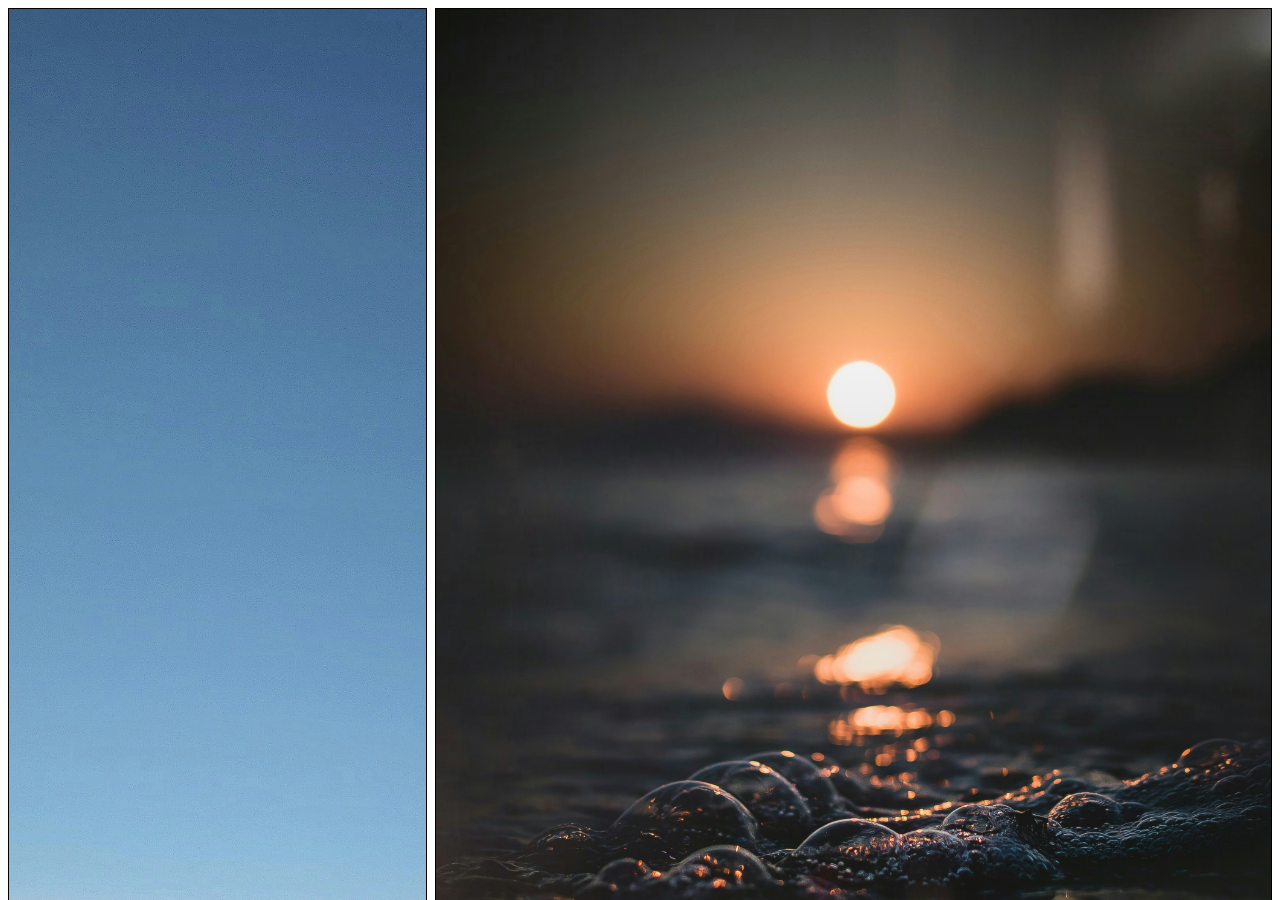
==== Day 22/index.html @ c8385fe6 "making a grid layout" ====
<!doctype html>
<html lang="en">
  <head>
    <meta charset="UTF-8" />
    <meta name="viewport" content="width=device-width, initial-scale=1.0" />
    <title>Document</title>
    <link rel="stylesheet" href="./style.css" />
  </head>
  <body>
    <main>
      <img src="./img/image1.jpg" alt="Image 1" class="left"/>
      <img src="./img/image2.jpg" alt="Image 2" class="top"/>
      <div class="bottom">
        <img src="./img/image3.jpg" alt="Image 3" />
        <img src="./img/image4.jpg" alt="Image 4" />
        <img src="./img/image5.jpg" alt="Image 5" />
      </div>
    </main>
  </body>
</html>
---- Day 22/style.css ----
:root {
  --spacing-none: 0;
  --spacing-xs: 0.25rem;
  --spacing-sm: 0.5rem;
  --spacing-md: 1rem;
  --spacing-lg: 1.5rem;
  --spacing-xl: 2rem;
}

* {
  box-sizing: border-box;
  margin: var(--spacing-none);
  padding: var(--spacing-none);
}

html,
body {
  height: 100%;
  width: 100%;
}

main {
  background-color: #ffffff;
  display: grid;
  grid-template-columns: 1fr 2fr;
  grid-template-rows: 1fr 1fr;
  gap: var(--spacing-sm);
  height: 100vh;
  overflow: hidden;
  padding: var(--spacing-sm);
}
main img {
  width: 100%;
  height: 100%;
  -o-object-fit: cover;
     object-fit: cover;
  border: 1px solid #000;
}
main .bottom {
  display: flex;
  grid-column: 2;
  grid-row: 2;
  gap: var(--spacing-sm);
}
main .bottom img {
  width: 100%;
  height: 100%;
  -o-object-fit: cover;
     object-fit: cover;
  flex: 1;
}
main .left {
  grid-row: 1/3;
}
main .top {
  grid-row: 1;
}/*# sourceMappingURL=style.css.map */
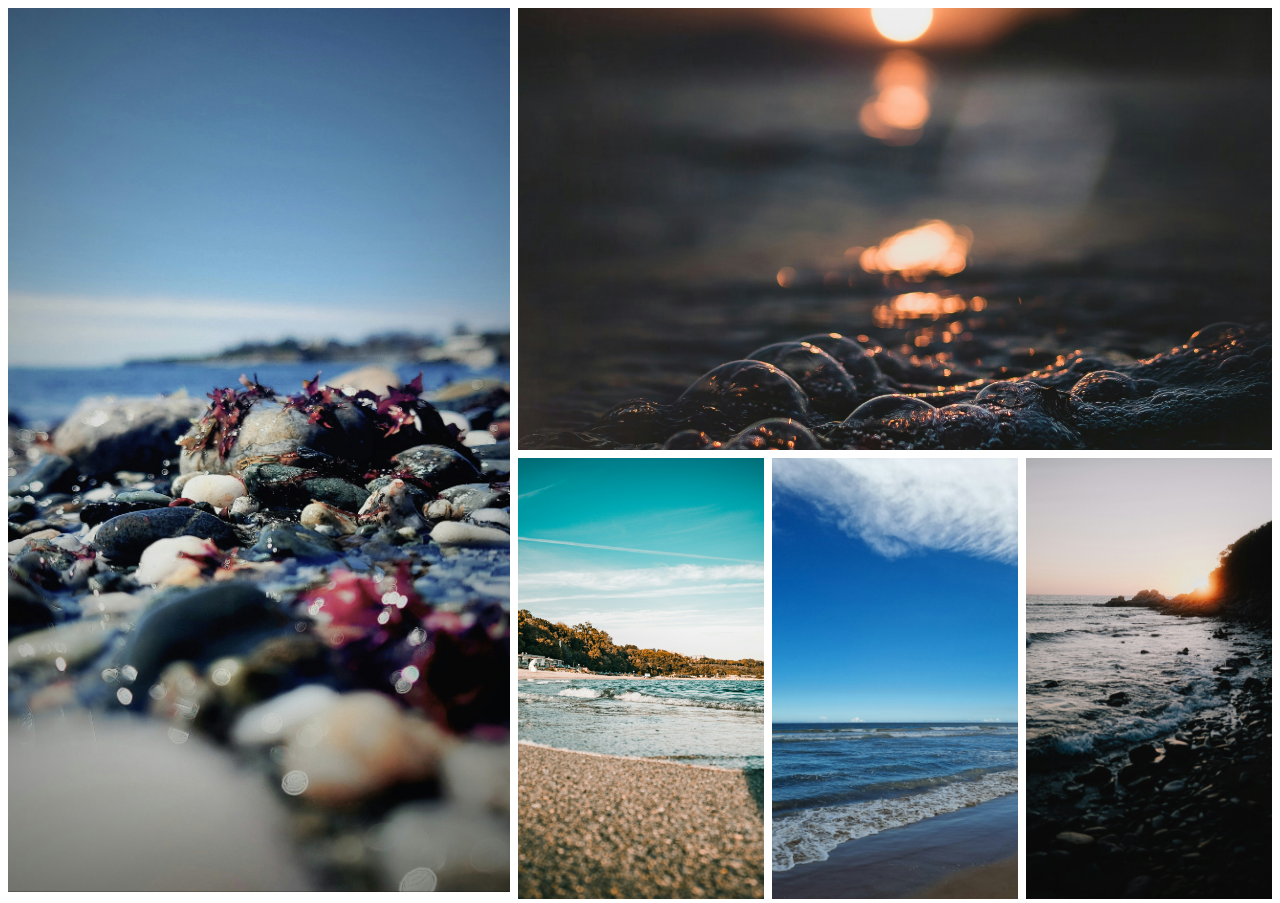
==== commit a13aa3e9: "Layout completed using display Flex" ====
--- a/Day 22/index.html
+++ b/Day 22/index.html
@@ -8,12 +8,18 @@
   </head>
   <body>
     <main>
-      <img src="./img/image1.jpg" alt="Image 1" class="left"/>
-      <img src="./img/image2.jpg" alt="Image 2" class="top"/>
-      <div class="bottom">
-        <img src="./img/image3.jpg" alt="Image 3" />
-        <img src="./img/image4.jpg" alt="Image 4" />
-        <img src="./img/image5.jpg" alt="Image 5" />
+      <div class="right">  
+        <img src="./img/image1.jpg" alt="Image 1" />      
+      </div>
+      <div class="left">
+        <div class="top">
+          <img src="./img/image2.jpg" alt="Image 2">
+        </div>
+        <div class="bottom">
+          <div class="box box1"><img src="./img/image3.jpg" alt="Image 3"></div>
+          <div class="box box2"><img src="./img/image4.jpg" alt="Image 4"></div>
+          <div class="box box3"><img src="./img/image5.jpg" alt="Image 5"></div>
+        </div>
       </div>
     </main>
   </body>
--- a/Day 22/style.css
+++ b/Day 22/style.css
@@ -21,37 +21,71 @@
 
 main {
   background-color: #ffffff;
-  display: grid;
-  grid-template-columns: 1fr 2fr;
-  grid-template-rows: 1fr 1fr;
+  height: 100%;
+  width: 100%;
+  display: flex;
+  padding: var(--spacing-sm);
   gap: var(--spacing-sm);
-  height: 100vh;
-  overflow: hidden;
-  padding: var(--spacing-sm);
 }
-main img {
+main .right {
+  background-color: #000000;
+  width: 40%;
+}
+main .right img {
   width: 100%;
   height: 100%;
   -o-object-fit: cover;
      object-fit: cover;
-  border: 1px solid #000;
 }
-main .bottom {
+main .left {
+  width: 60%;
+  background: #ffffff;
   display: flex;
-  grid-column: 2;
-  grid-row: 2;
+  flex-direction: column;
   gap: var(--spacing-sm);
 }
-main .bottom img {
+main .left .top {
+  background: #000000;
+  height: 50%;
+}
+main .left .top img {
   width: 100%;
   height: 100%;
   -o-object-fit: cover;
      object-fit: cover;
+}
+main .left .bottom {
+  height: 50%;
+  display: flex;
+  gap: var(--spacing-sm);
+}
+main .left .bottom .box {
   flex: 1;
 }
-main .left {
-  grid-row: 1/3;
+main .left .bottom .box:nth-child(1) {
+  background: #afb156;
 }
-main .top {
-  grid-row: 1;
+main .left .bottom .box:nth-child(1) img {
+  width: 100%;
+  height: 100%;
+  -o-object-fit: cover;
+     object-fit: cover;
+}
+main .left .bottom .box:nth-child(2) {
+  background: #56b1af;
+}
+main .left .bottom .box:nth-child(2) img {
+  width: 100%;
+  height: 100%;
+  -o-object-fit: cover;
+     object-fit: cover;
+}
+main .left .bottom .box:nth-child(3) {
+  background: #af56b1;
+}
+main .left .bottom .box:nth-child(3) img {
+  width: 100%;
+  height: 100%;
+  -o-object-fit: cover;
+     object-fit: cover;
 }/*# sourceMappingURL=style.css.map */
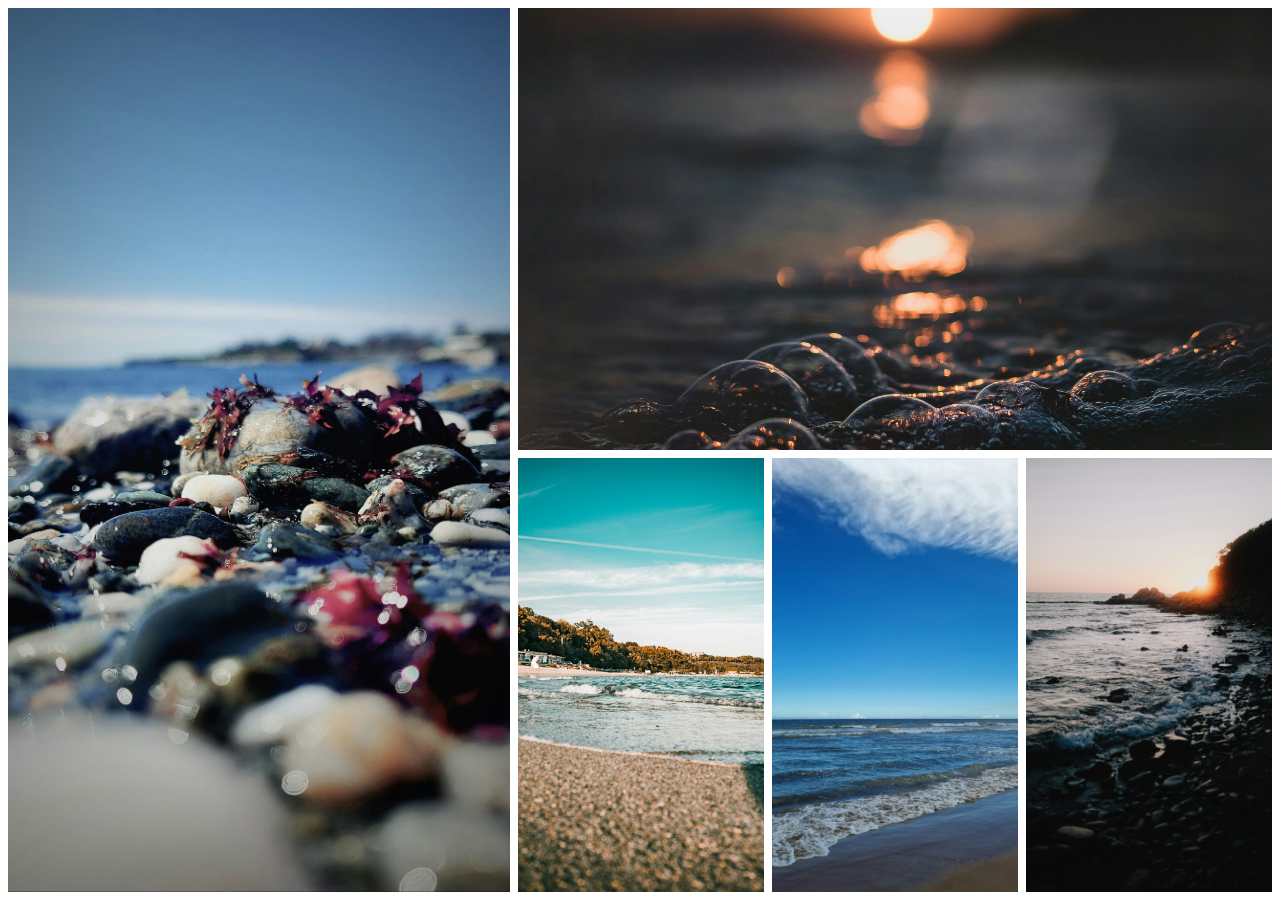
==== commit dd8b60b1: "Another commit, day 23 is on ersponsive project" ====
--- a/Day 22/index.html
+++ b/Day 22/index.html
@@ -8,17 +8,17 @@
   </head>
   <body>
     <main>
-      <div class="right">  
+      <div class="left">  
         <img src="./img/image1.jpg" alt="Image 1" />      
       </div>
-      <div class="left">
+      <div class="right">
         <div class="top">
           <img src="./img/image2.jpg" alt="Image 2">
         </div>
         <div class="bottom">
-          <div class="box box1"><img src="./img/image3.jpg" alt="Image 3"></div>
-          <div class="box box2"><img src="./img/image4.jpg" alt="Image 4"></div>
-          <div class="box box3"><img src="./img/image5.jpg" alt="Image 5"></div>
+          <div class="box"><img src="./img/image3.jpg" alt="Image 3"></div>
+          <div class="box"><img src="./img/image4.jpg" alt="Image 4"></div>
+          <div class="box"><img src="./img/image5.jpg" alt="Image 5"></div>
         </div>
       </div>
     </main>
--- a/Day 22/style.css
+++ b/Day 22/style.css
@@ -27,63 +27,64 @@
   padding: var(--spacing-sm);
   gap: var(--spacing-sm);
 }
-main .right {
+main .left {
   background-color: #000000;
   width: 40%;
 }
-main .right img {
+main .left img {
   width: 100%;
   height: 100%;
   -o-object-fit: cover;
      object-fit: cover;
 }
-main .left {
+main .right {
   width: 60%;
   background: #ffffff;
   display: flex;
   flex-direction: column;
   gap: var(--spacing-sm);
 }
-main .left .top {
+main .right .top {
   background: #000000;
   height: 50%;
 }
-main .left .top img {
+main .right .top img {
   width: 100%;
   height: 100%;
   -o-object-fit: cover;
      object-fit: cover;
 }
-main .left .bottom {
+main .right .bottom {
   height: 50%;
   display: flex;
   gap: var(--spacing-sm);
+  padding-bottom: var(--spacing-sm);
 }
-main .left .bottom .box {
+main .right .bottom .box {
   flex: 1;
 }
-main .left .bottom .box:nth-child(1) {
+main .right .bottom .box:nth-child(1) {
   background: #afb156;
 }
-main .left .bottom .box:nth-child(1) img {
+main .right .bottom .box:nth-child(1) img {
   width: 100%;
   height: 100%;
   -o-object-fit: cover;
      object-fit: cover;
 }
-main .left .bottom .box:nth-child(2) {
+main .right .bottom .box:nth-child(2) {
   background: #56b1af;
 }
-main .left .bottom .box:nth-child(2) img {
+main .right .bottom .box:nth-child(2) img {
   width: 100%;
   height: 100%;
   -o-object-fit: cover;
      object-fit: cover;
 }
-main .left .bottom .box:nth-child(3) {
+main .right .bottom .box:nth-child(3) {
   background: #af56b1;
 }
-main .left .bottom .box:nth-child(3) img {
+main .right .bottom .box:nth-child(3) img {
   width: 100%;
   height: 100%;
   -o-object-fit: cover;
